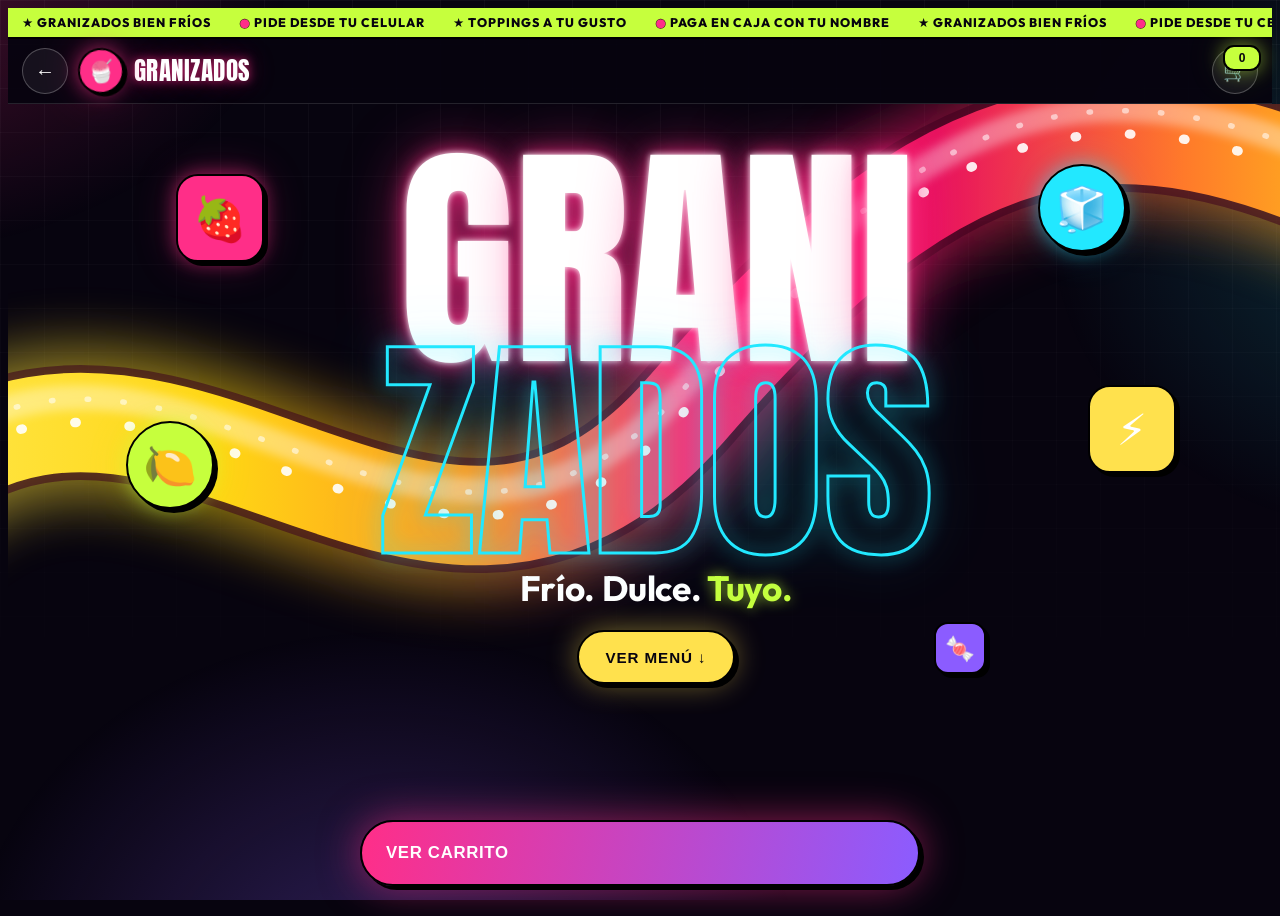
==== index.html @ dec90eed "Add files via upload" ====
<!DOCTYPE html>
<html lang="es">
<head>
  <meta charset="UTF-8">
  <meta name="viewport" content="width=device-width, initial-scale=1">
  <title>Granizados</title>
  <!-- La dirección principal del sitio abre el menú de pedidos -->
  <meta http-equiv="refresh" content="0; url=pedidos.html">
  <script>location.replace("pedidos.html" + location.hash);</script>
</head>
<body>
  <p><a href="pedidos.html">Ir al menú de pedidos</a></p>
</body>
</html>
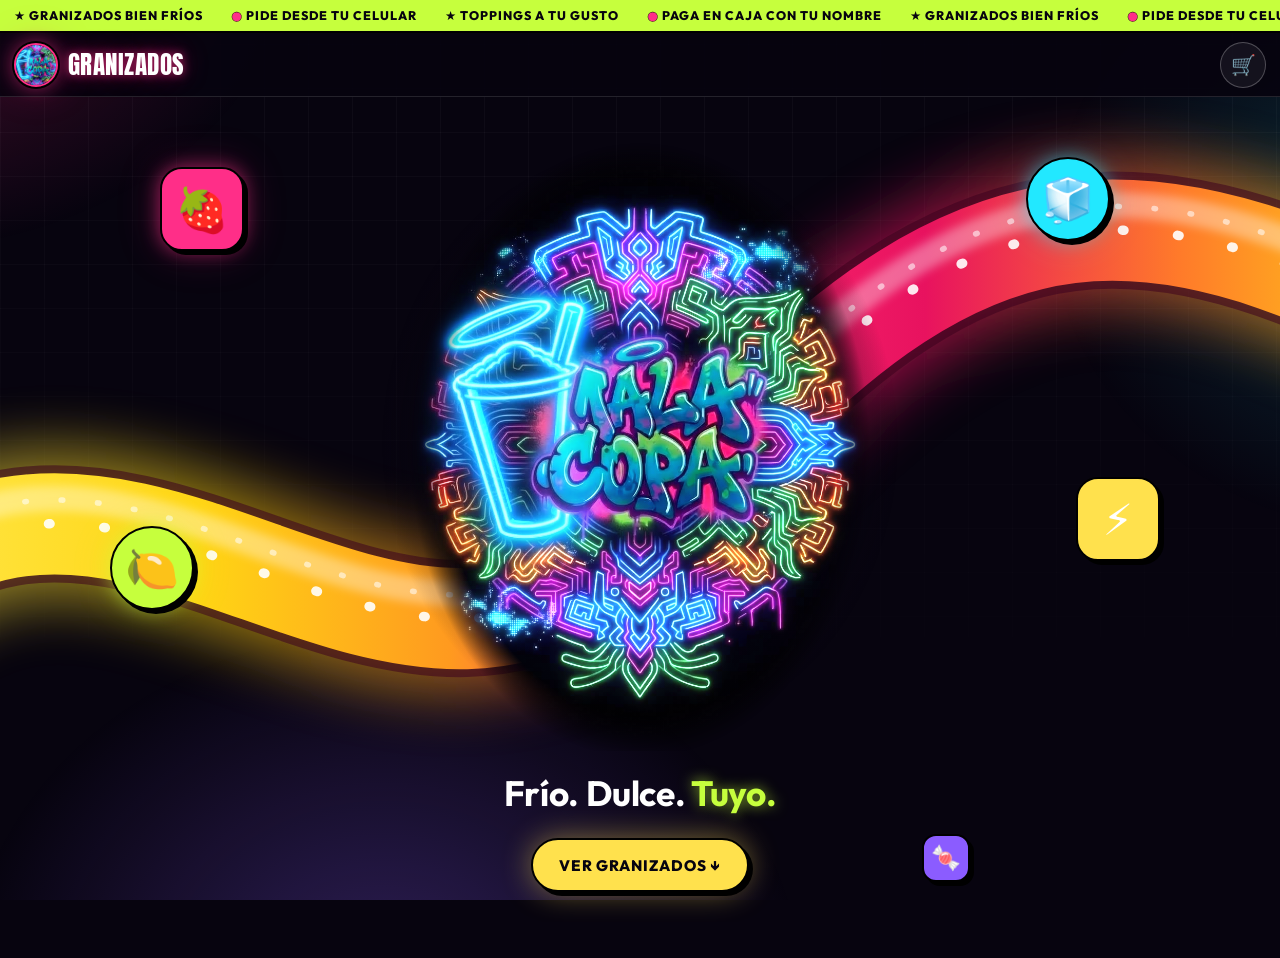
==== commit 8e0f81ee: "Add files via upload" ====
--- a/index.html
+++ b/index.html
@@ -4,6 +4,7 @@
   <meta charset="UTF-8">
   <meta name="viewport" content="width=device-width, initial-scale=1">
   <title>Granizados</title>
+  <link rel="icon" type="image/png" sizes="64x64" href="img/ala-copa-mark-64.png">
   <!-- La dirección principal del sitio abre el menú de pedidos -->
   <meta http-equiv="refresh" content="0; url=pedidos.html">
   <script>location.replace("pedidos.html" + location.hash);</script>
